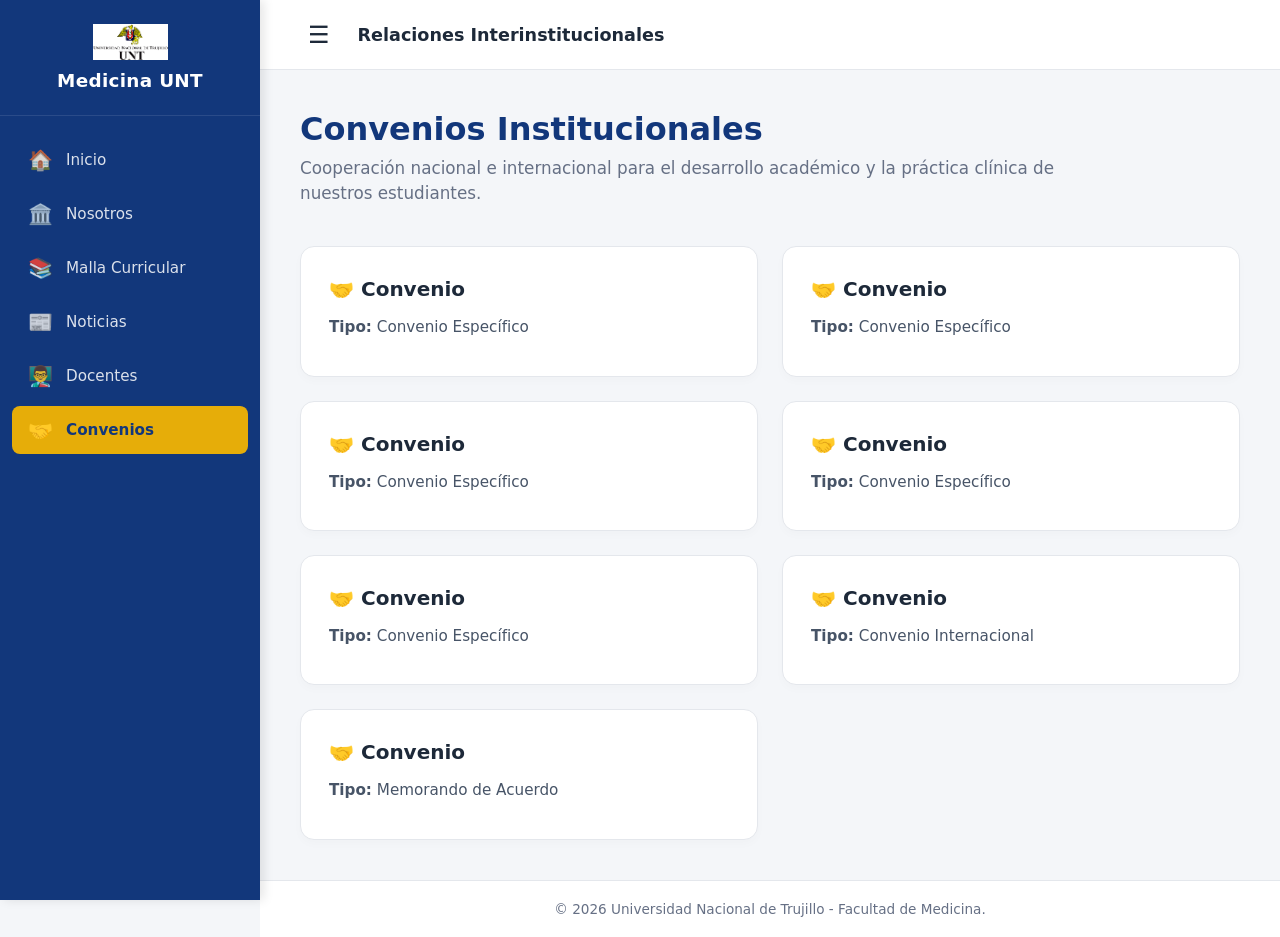
==== main/convenios.html @ 558b5a41 "Commit inicial: Proyecto Medicina UNT en WSL" ====
<!DOCTYPE html>
<html lang="es">
<head>
    <meta charset="UTF-8">
    <meta name="viewport" content="width=device-width, initial-scale=1.0">
    <title>Convenios - Medicina UNT</title>
    <link rel="stylesheet" href="../css/medicina.css">
</head>
<body>

    <aside id="sidebar" class="sidebar">
        <div class="sidebar-header">
            <img src="../assets/Universidad_Nacional_de_Trujillo.png" alt="Logo UNT" class="logo-unt">
            <span class="brand-name">Medicina UNT</span>
        </div>
        <nav class="sidebar-nav">
            <ul>
                <li><a href="index.html"><span class="icon">🏠</span><span class="text">Inicio</span></a></li>
                <li><a href="nosotros.html"><span class="icon">🏛️</span><span class="text">Nosotros</span></a></li>
                <li><a href="malla.html"><span class="icon">📚</span><span class="text">Malla Curricular</span></a></li>
                <li><a href="noticias.html"><span class="icon">📰</span><span class="text">Noticias</span></a></li>
                <li><a href="docentes.html"><span class="icon">👨‍🏫</span><span class="text">Docentes</span></a></li>
                <li><a href="convenios.html" class="active"><span class="icon">🤝</span><span class="text">Convenios</span></a></li>
            </ul>
        </nav>
    </aside>

    <div id="main-content" class="main-content">
        <header class="top-bar">
            <button id="toggle-btn" class="toggle-btn">&#9776;</button>
            <span class="top-bar-title">Relaciones Interinstitucionales</span>
        </header>

        <main class="container">
            <h2 class="section-title">Convenios Institucionales</h2>
            <p class="section-subtitle">Cooperación nacional e internacional para el desarrollo académico y la práctica clínica de nuestros estudiantes.</p>
            
            <div id="convenios-container" class="data-grid"></div>
        </main>

        <footer class="main-footer">
            <p>&copy; 2026 Universidad Nacional de Trujillo - Facultad de Medicina.</p>
        </footer>
    </div>

    <script>
        fetch('../data/convenios.json')
            .then(response => response.json())
            .then(data => {
                const container = document.getElementById('convenios-container');
                data.forEach(convenio => {
                    const card = document.createElement('div');
                    card.className = 'card';
                    card.innerHTML = `
                        <h3>🤝 ${convenio.institucion || convenio.nombre || 'Convenio'}</h3>
                        <p style="margin-bottom: 8px;"><strong>Tipo:</strong> ${convenio.tipo || 'General'}</p>
                        <p>${convenio.detalles || convenio.descripcion || ''}</p>
                    `;
                    container.appendChild(card);
                });
            })
            .catch(error => console.error('Error cargando los convenios:', error));

        document.addEventListener("DOMContentLoaded", () => {
            const toggleBtn = document.getElementById("toggle-btn");
            const sidebar = document.getElementById("sidebar");
            const mainContent = document.getElementById("main-content");
            if (sessionStorage.getItem("sidebar-collapsed") === "true") {
                sidebar.classList.add("collapsed");
                mainContent.classList.add("expanded");
            }
            toggleBtn.addEventListener("click", () => {
                if (window.innerWidth > 768) {
                    sidebar.classList.toggle("collapsed");
                    mainContent.classList.toggle("expanded");
                    sessionStorage.setItem("sidebar-collapsed", sidebar.classList.contains("collapsed"));
                } else {
                    sidebar.classList.toggle("active");
                }
            });
        });
    </script>
</body>
</html>
---- css/medicina.css ----
/* ==========================================================================
   VARIABLES CORPORATIVAS (MANUAL DE IDENTIDAD UNT)
   ========================================================================== */
:root {
    --primary-color: #12377B;       /* Azul Institucional Oficial */
    --accent-color: #E6AD09;        /* Oro Corporativo UNT */
    --bg-main: #F4F6F9;             /* Fondo gris claro limpio */
    --bg-card: #FFFFFF;             /* Blanco puro para tarjetas */
    --text-dark: #1D2939;           /* Gris ultra oscuro para títulos */
    --text-body: #475467;           /* Gris balanceado para lectura */
    --text-muted: #667085;          /* Gris atenuado para fechas/subtítulos */
    
    --sidebar-width: 260px;
    --sidebar-collapsed: 75px;
    --transition-speed: 0.3s;
}

/* ==========================================================================
   RESET GENERAL Y COMPORTAMIENTO BASE
   ========================================================================== */
* {
    margin: 0;
    padding: 0;
    box-sizing: border-box;
    font-family: 'Segoe UI', system-ui, -apple-system, sans-serif;
}

body {
    background-color: var(--bg-main);
    color: var(--text-body);
    display: flex;
    min-height: 100vh;
    overflow-x: hidden;
}

/* ==========================================================================
   MENÚ LATERAL (SIDEBAR) - LOGO CENTRADO Y TEXTO ABAJO
   ========================================================================== */
.sidebar {
    width: var(--sidebar-width);
    height: 100vh;
    background-color: var(--primary-color);
    position: fixed;
    top: 0;
    left: 0;
    display: flex;
    flex-direction: column;
    z-index: 100;
    box-shadow: 4px 0 10px rgba(0, 0, 0, 0.1);
    transition: width var(--transition-speed) ease;
}

.sidebar-header {
    display: flex;
    flex-direction: column;   /* Alinea los elementos verticalmente (uno abajo del otro) */
    align-items: center;      /* Centra horizontalmente el logo y el texto */
    justify-content: center;
    padding: 24px 16px;       /* Añade un colchón estético interno */
    gap: 10px;                /* Separación controlada entre el logo y el texto */
    border-bottom: 1px solid rgba(255, 255, 255, 0.1);
    height: auto;             /* Permite que crezca según el tamaño del nuevo logo */
}

.logo-unt {
    width: 75px;              /* Logo más grande y jerárquico */
    height: auto;
    object-fit: contain;
    flex-shrink: 0;
    transition: width var(--transition-speed) ease; /* Transición suave al colapsar */
}

.brand-name {
    color: #FFFFFF;
    font-size: 1.15rem;
    font-weight: 600;
    text-align: center;       /* Asegura el centrado del texto de la marca */
    letter-spacing: 0.3px;
}

.sidebar-nav {
    flex: 1;
    padding: 20px 0;
}

.sidebar-nav ul {
    list-style: none;
    display: flex;
    flex-direction: column;
    gap: 6px;
    padding: 0 12px;
}

.sidebar-nav a {
    display: flex;
    align-items: center;
    padding: 12px 16px;
    color: rgba(255, 255, 255, 0.85) !important;
    text-decoration: none;
    font-size: 0.95rem;
    border-radius: 8px;
    transition: all var(--transition-speed) ease;
    white-space: nowrap;
}

.sidebar-nav a .icon {
    font-size: 1.25rem;
    margin-right: 14px;
    display: inline-block;
    text-align: center;
    width: 24px;
    flex-shrink: 0;
}

.sidebar-nav a:hover, 
.sidebar-nav a.active {
    background-color: var(--accent-color);
    color: var(--primary-color) !important;
    font-weight: 600;
}

/* Ajustes adaptativos cuando la barra se contrae con JS */
.sidebar.collapsed { width: var(--sidebar-collapsed); }
.sidebar.collapsed .sidebar-header { padding: 15px 10px; gap: 0; }
.sidebar.collapsed .sidebar-header .logo-unt { width: 42px; } /* El logo se encoge proporcionalmente */
.sidebar.collapsed .brand-name,
.sidebar.collapsed .sidebar-nav .text { display: none; }
.sidebar.collapsed .sidebar-nav a .icon { margin-right: 0; }
.sidebar.collapsed .sidebar-nav a { justify-content: center; padding: 12px 0; }

/* ==========================================================================
   ESTRUCTURA DE CONTENIDO PRINCIPAL
   ========================================================================== */
.main-content {
    margin-left: var(--sidebar-width);
    flex: 1;
    display: flex;
    flex-direction: column;
    min-height: 100vh;
    transition: margin-left var(--transition-speed) ease;
}

.main-content.expanded {
    margin-left: var(--sidebar-collapsed);
}

.top-bar {
    background-color: #FFFFFF;
    height: 70px;
    padding: 0 40px;
    display: flex;
    align-items: center;
    gap: 20px;
    border-bottom: 1px solid #E4E7EC;
}

.toggle-btn {
    background: none;
    border: none;
    font-size: 1.5rem;
    color: var(--text-dark);
    cursor: pointer;
    padding: 4px 8px;
    border-radius: 4px;
}

.toggle-btn:hover { background-color: #F2F4F7; }
.top-bar-title { font-size: 1.1rem; font-weight: 600; color: var(--text-dark); }

.container {
    padding: 40px;
    flex: 1;
    max-width: 1200px;
    width: 100%;
    margin: 0 auto;
}

.section-title {
    font-size: 2rem;
    color: var(--primary-color);
    font-weight: 700;
    margin-bottom: 8px;
}

.section-subtitle {
    font-size: 1.05rem;
    color: var(--text-muted);
    line-height: 1.5;
    margin-bottom: 40px;
    max-width: 800px;
}

/* ==========================================================================
   ESTILOS EXCLUSIVOS DE LA PÁGINA DE INICIO (INDEX.HTML)
   ========================================================================== */
.hero-section {
    position: relative;
    width: 100%;
    height: 320px;
    border-radius: 16px;
    overflow: hidden;
    margin-bottom: 40px;
    box-shadow: 0 10px 20px rgba(18, 55, 123, 0.08);
}

.hero-image {
    width: 100%;
    height: 100%;
    object-fit: cover;
    position: absolute;
    top: 0;
    left: 0;
    z-index: 1;
}

.hero-overlay {
    position: absolute;
    top: 0;
    left: 0;
    width: 100%;
    height: 100%;
    background: linear-gradient(90deg, rgba(18, 55, 123, 0.95) 40%, rgba(18, 55, 123, 0.4));
    z-index: 2;
    display: flex;
    flex-direction: column;
    justify-content: center;
    padding: 40px 50px;
    color: #FFFFFF;
}

.hero-overlay h1 {
    font-size: 2.6rem;
    font-weight: 700;
    margin-bottom: 10px;
    color: #FFFFFF !important;
}

.hero-overlay p {
    font-size: 1.2rem;
    color: rgba(255, 255, 255, 0.9);
}

.welcome-section {
    background-color: var(--bg-card);
    border-radius: 16px;
    padding: 40px;
    border: 1px solid #E4E7EC;
    box-shadow: 0 4px 12px rgba(0,0,0,0.02);
}

.welcome-grid {
    display: grid;
    grid-template-columns: 1.2fr 0.8fr;
    gap: 40px;
    align-items: center;
}

.welcome-text h2 {
    font-size: 1.9rem;
    color: var(--primary-color);
    margin-bottom: 16px;
    font-weight: 700;
}

.welcome-text p {
    font-size: 1.05rem;
    line-height: 1.6;
    color: var(--text-body);
    margin-bottom: 26px;
}

.btn-primary {
    display: inline-block;
    background-color: var(--primary-color);
    color: #FFFFFF !important;
    text-decoration: none;
    padding: 12px 24px;
    border-radius: 8px;
    font-weight: 600;
    font-size: 0.95rem;
    transition: background-color 0.2s, transform 0.2s;
    box-shadow: 0 4px 10px rgba(18, 55, 123, 0.2);
}

.btn-primary:hover {
    background-color: #0b2554;
    transform: translateY(-2px);
}

.welcome-img-wrapper {
    width: 100%;
    height: 300px;
    border-radius: 12px;
    overflow: hidden;
    box-shadow: 0 8px 16px rgba(0,0,0,0.06);
}

.side-image {
    width: 100%;
    height: 100%;
    object-fit: cover;
}

/* ==========================================================================
   ESTILOS DE CUADRÍCULAS GENERALES (2 COLUMNAS PARA PÁGINAS INTERNAS)
   ========================================================================== */
.data-grid {
    display: grid;
    grid-template-columns: repeat(2, 1fr);
    gap: 24px;
    align-items: start;
}

.card {
    background-color: var(--bg-card);
    border-radius: 14px;
    padding: 28px;
    border: 1px solid #E4E7EC;
    box-shadow: 0 4px 10px rgba(0, 0, 0, 0.02);
    transition: transform 0.25s ease, box-shadow 0.25s ease;
    display: flex;
    flex-direction: column;
}

.card:hover {
    transform: translateY(-4px);
    box-shadow: 0 10px 20px rgba(0, 0, 0, 0.06);
}

.card h3 {
    font-size: 1.25rem;
    color: var(--text-dark);
    margin-bottom: 12px;
    font-weight: 600;
    line-height: 1.4;
}

.card p {
    font-size: 0.95rem;
    line-height: 1.6;
    color: var(--text-body);
}

.card p small {
    color: var(--text-muted);
    font-weight: 500;
    font-size: 0.85rem;
}

/* ==========================================================================
   OPTIMIZACIÓN: PLANA DOCENTE (FOTOS CONTROLADAS SIMÉTRICAS)
   ========================================================================= */
.docentes-container, 
#docentes-container {
    display: grid;
    grid-template-columns: repeat(2, 1fr) !important;
    gap: 24px;
}

#docentes-container .card {
    text-align: center;
    align-items: center;
    padding: 30px 24px;
}

.docente-img-container {
    width: 100px;
    height: 100px;
    border-radius: 50%;
    overflow: hidden;
    margin: 0 auto 16px auto;
    border: 3px solid #F2F4F7;
    background-color: #EAECF0;
    box-shadow: 0 4px 8px rgba(0,0,0,0.04);
}

.docente-foto {
    width: 100%;
    height: 100%;
    object-fit: cover;
}

.docente-especialidad {
    font-size: 0.9rem !important;
    color: var(--primary-color) !important;
    margin-top: 4px;
    margin-bottom: 12px;
}

.docente-desc {
    font-size: 0.9rem !important;
    line-height: 1.5 !important;
    color: var(--text-muted);
}

/* ==========================================================================
   OPTIMIZACIÓN: LISTAS DE PERFILES (NOSOTROS)
   ========================================================================== */
.profile-list {
    list-style: none;
    margin-top: 14px;
    display: flex;
    flex-direction: column;
    gap: 10px;
}

.profile-list li {
    font-size: 0.95rem;
    line-height: 1.5;
    position: relative;
    padding-left: 22px;
    color: var(--text-body);
    text-align: left;
}

.profile-list li::before {
    content: "•";
    color: var(--accent-color);
    font-size: 1.4rem;
    position: absolute;
    left: 4px;
    top: -2px;
}

/* ==========================================================================
   OPTIMIZACIÓN: MALLA CURRICULAR (TABLAS)
   ========================================================================== */
.table-container {
    background-color: var(--bg-card);
    border-radius: 14px;
    padding: 24px;
    border: 1px solid #E4E7EC;
    box-shadow: 0 4px 12px rgba(0,0,0,0.02);
    overflow-x: auto;
}

.malla-table {
    width: 100%;
    border-collapse: collapse;
    text-align: left;
}

.malla-table th {
    background-color: #F8F9FA;
    color: var(--primary-color);
    padding: 14px 16px;
    font-weight: 600;
    font-size: 0.9rem;
    text-transform: uppercase;
    letter-spacing: 0.5px;
    border-bottom: 2px solid #EAECF0;
}

.malla-table td {
    padding: 18px 16px;
    border-bottom: 1px solid #F2F4F7;
    font-size: 0.95rem;
    line-height: 1.5;
    color: var(--text-body);
    vertical-align: top;
}

.malla-table tr:last-child td { border-bottom: none; }
.malla-table td strong { color: var(--text-dark); }
.malla-table td small { color: var(--text-muted); font-size: 0.85rem; }

/* ==========================================================================
   PIE DE PÁGINA (FOOTER)
   ========================================================================== */
.main-footer {
    background-color: #FFFFFF;
    padding: 20px 40px;
    text-align: center;
    border-top: 1px solid #E4E7EC;
    font-size: 0.85rem;
    color: var(--text-muted);
    margin-top: auto;
}

/* ==========================================================================
   RESPONSIVE DESIGN
   ========================================================================== */
@media (max-width: 992px) {
    .data-grid, 
    .welcome-grid, 
    #docentes-container {
        grid-template-columns: 1fr !important;
        gap: 24px;
    }
    
    .welcome-img-wrapper {
        height: 250px;
    }
}

@media (max-width: 768px) {
    .sidebar { left: -var(--sidebar-width); }
    .sidebar.active { left: 0; }
    .main-content, .main-content.expanded { margin-left: 0; }
    .container { padding: 24px; }
    .hero-overlay { padding: 20px; }
    .hero-overlay h1 { font-size: 1.8rem; }
    .hero-section { height: 240px; }
}
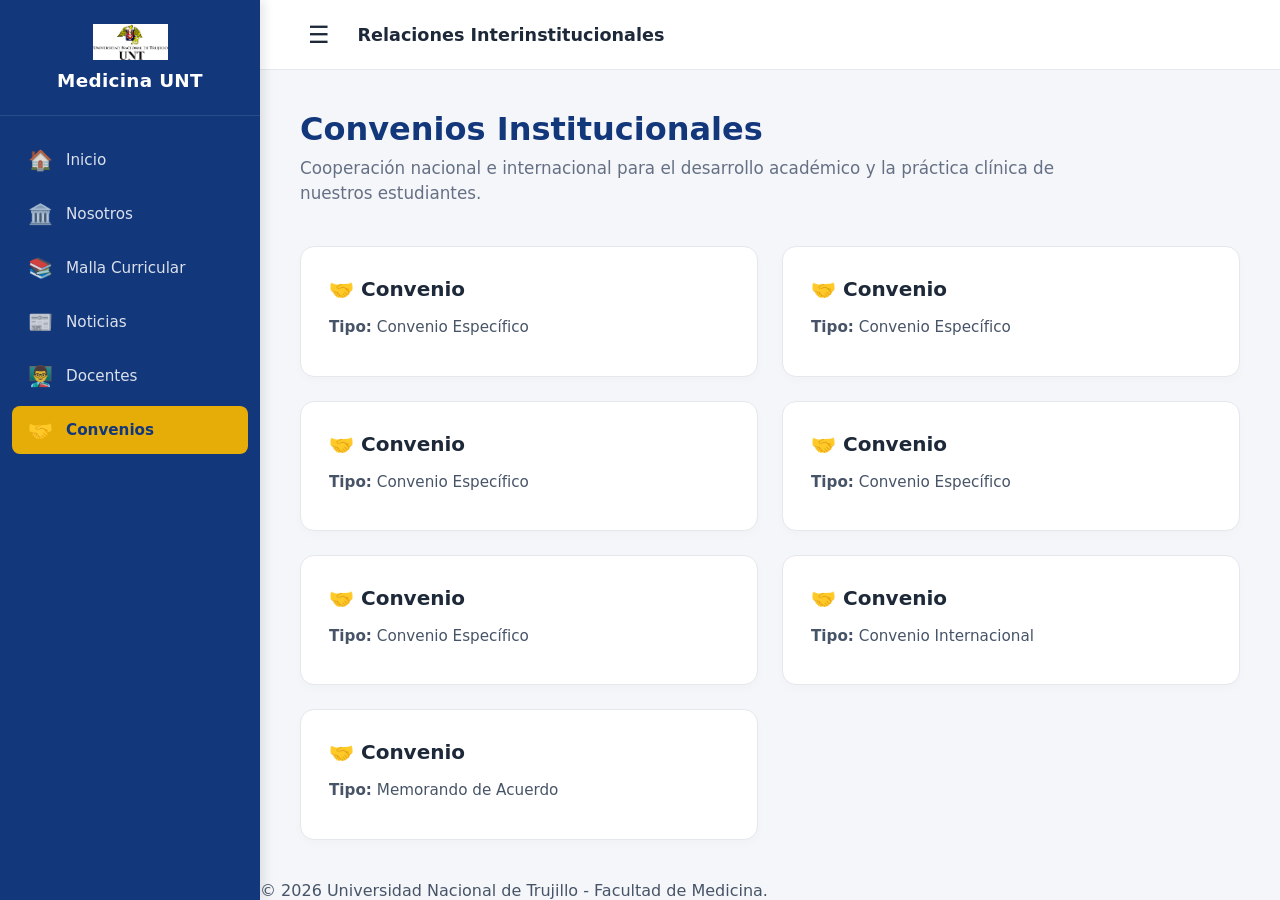
==== commit b646f1b6: "mejorado de la tabla de contenidos" ====
--- a/main/convenios.html
+++ b/main/convenios.html
@@ -15,7 +15,7 @@
         </div>
         <nav class="sidebar-nav">
             <ul>
-                <li><a href="index.html"><span class="icon">🏠</span><span class="text">Inicio</span></a></li>
+                <li><a href="../index.html"><span class="icon">🏠</span><span class="text">Inicio</span></a></li>
                 <li><a href="nosotros.html"><span class="icon">🏛️</span><span class="text">Nosotros</span></a></li>
                 <li><a href="malla.html"><span class="icon">📚</span><span class="text">Malla Curricular</span></a></li>
                 <li><a href="noticias.html"><span class="icon">📰</span><span class="text">Noticias</span></a></li>
@@ -80,5 +80,6 @@
             });
         });
     </script>
+    <script src="main.js"></script>
 </body>
 </html>
--- a/css/medicina.css
+++ b/css/medicina.css
@@ -464,40 +464,55 @@
 .malla-table td small { color: var(--text-muted); font-size: 0.85rem; }
 
 /* ==========================================================================
-   PIE DE PÁGINA (FOOTER)
-   ========================================================================== */
-.main-footer {
-    background-color: #FFFFFF;
-    padding: 20px 40px;
-    text-align: center;
-    border-top: 1px solid #E4E7EC;
-    font-size: 0.85rem;
-    color: var(--text-muted);
-    margin-top: auto;
-}
-
-/* ==========================================================================
-   RESPONSIVE DESIGN
-   ========================================================================== */
-@media (max-width: 992px) {
+   OPTIMIZACIÓN RESPONSIVE AVANZADA
+   ========================================================================== */
+
+@media (max-width: 1024px) {
+    /* Tablet: Ajustamos la cuadrícula para que no se vea tan estirada */
+    .welcome-grid {
+        grid-template-columns: 1fr;
+        gap: 30px;
+    }
+}
+
+@media (max-width: 768px) {
+    /* MÓVIL: Sidebar tipo 'Drawer' (Capa flotante) */
+    .sidebar {
+        left: calc(var(--sidebar-width) * -1); /* Escondido a la izquierda */
+        transition: left var(--transition-speed) cubic-bezier(0.4, 0, 0.2, 1);
+    }
+
+    .sidebar.active {
+        left: 0; /* Aparece al activar con JS */
+    }
+
+    /* El contenido principal ya no tiene margen izquierdo en móvil */
+    .main-content, 
+    .main-content.expanded {
+        margin-left: 0 !important;
+        width: 100%;
+    }
+
+    /* Ajuste de fuentes para pantallas pequeñas */
+    .section-title { font-size: 1.6rem; }
+    .hero-overlay h1 { font-size: 1.8rem; }
+    .container { padding: 20px 16px; }
+
+    /* Ajuste de cuadrículas para que todo sea 1 columna */
     .data-grid, 
-    .welcome-grid, 
     #docentes-container {
         grid-template-columns: 1fr !important;
-        gap: 24px;
     }
+}
+
+/* Ajuste específico para pantallas muy pequeñas (celulares horizontales o muy angostos) */
+@media (max-width: 480px) {
+    .hero-section { height: 220px; }
+    .hero-overlay { padding: 20px; }
+    .top-bar { padding: 0 15px; }
     
-    .welcome-img-wrapper {
-        height: 250px;
+    .malla-table th, .malla-table td {
+        padding: 12px 10px;
+        font-size: 0.85rem;
     }
-}
-
-@media (max-width: 768px) {
-    .sidebar { left: -var(--sidebar-width); }
-    .sidebar.active { left: 0; }
-    .main-content, .main-content.expanded { margin-left: 0; }
-    .container { padding: 24px; }
-    .hero-overlay { padding: 20px; }
-    .hero-overlay h1 { font-size: 1.8rem; }
-    .hero-section { height: 240px; }
 }
